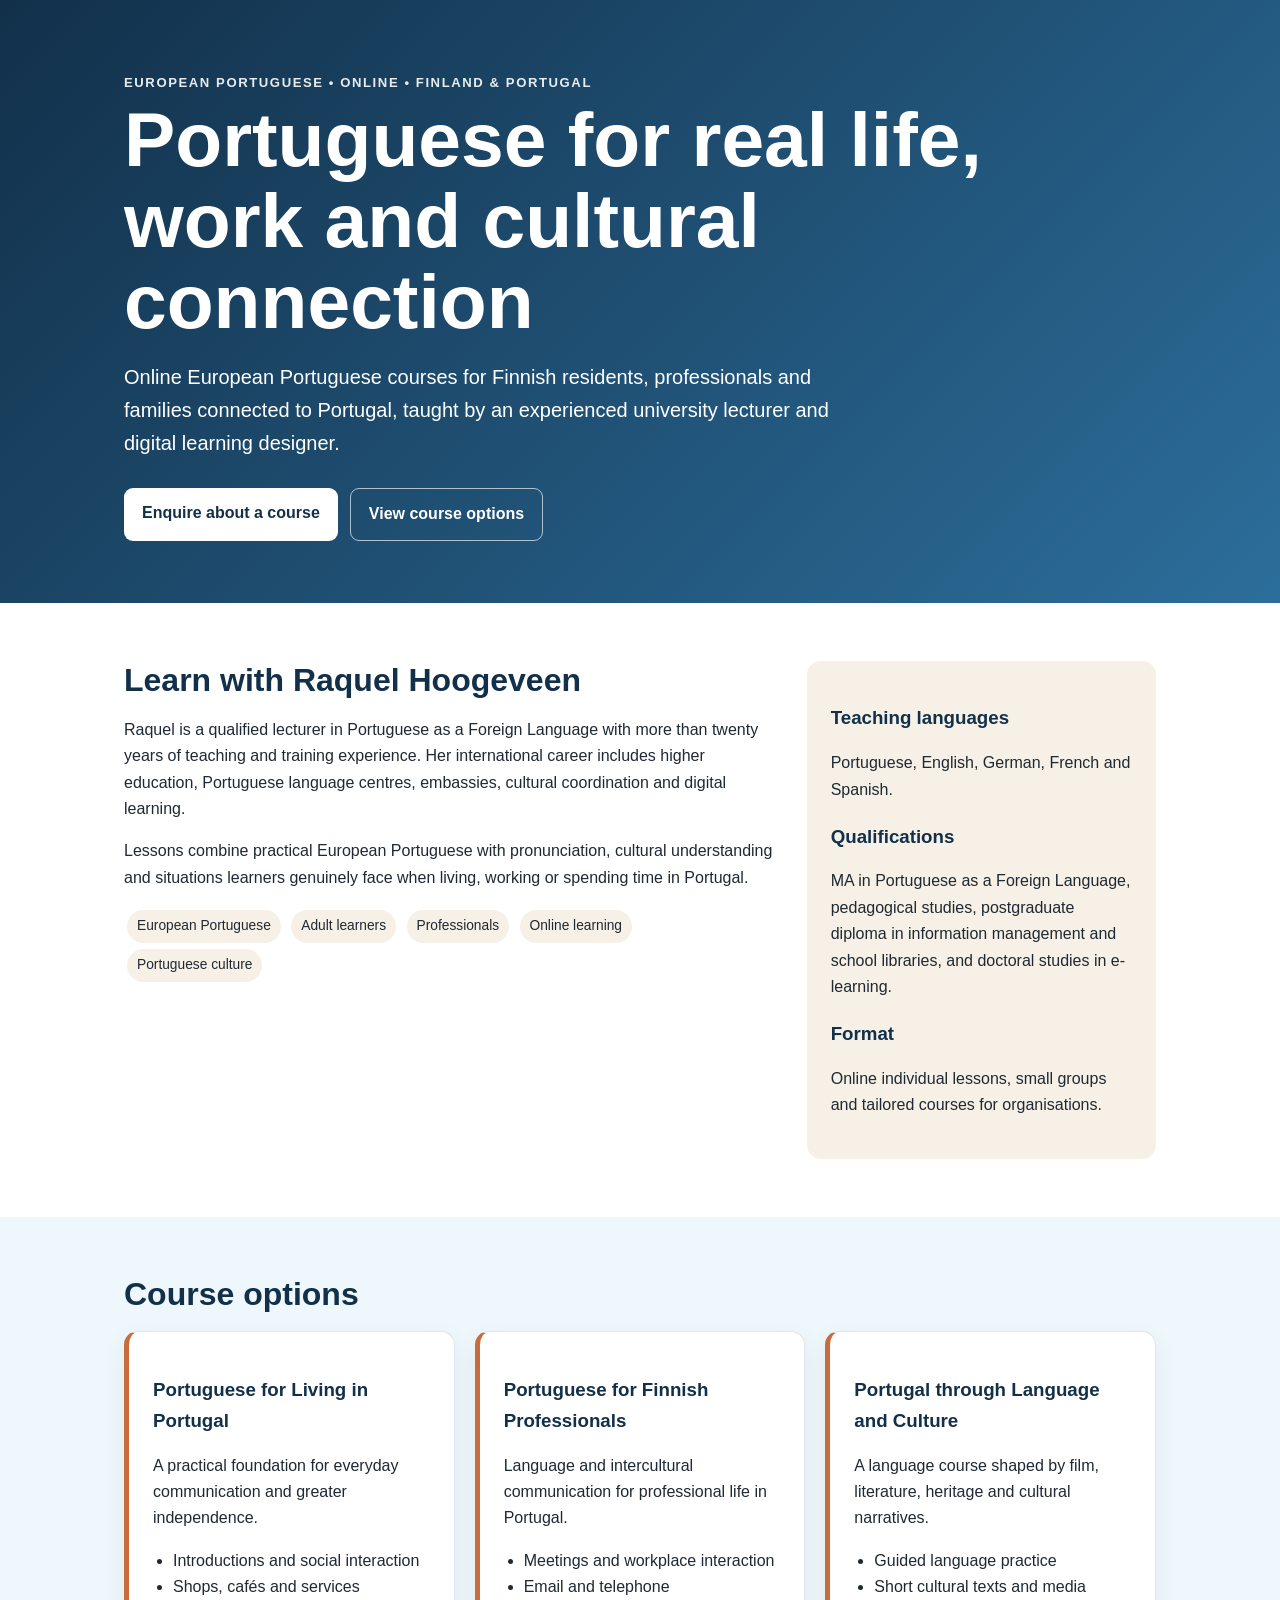
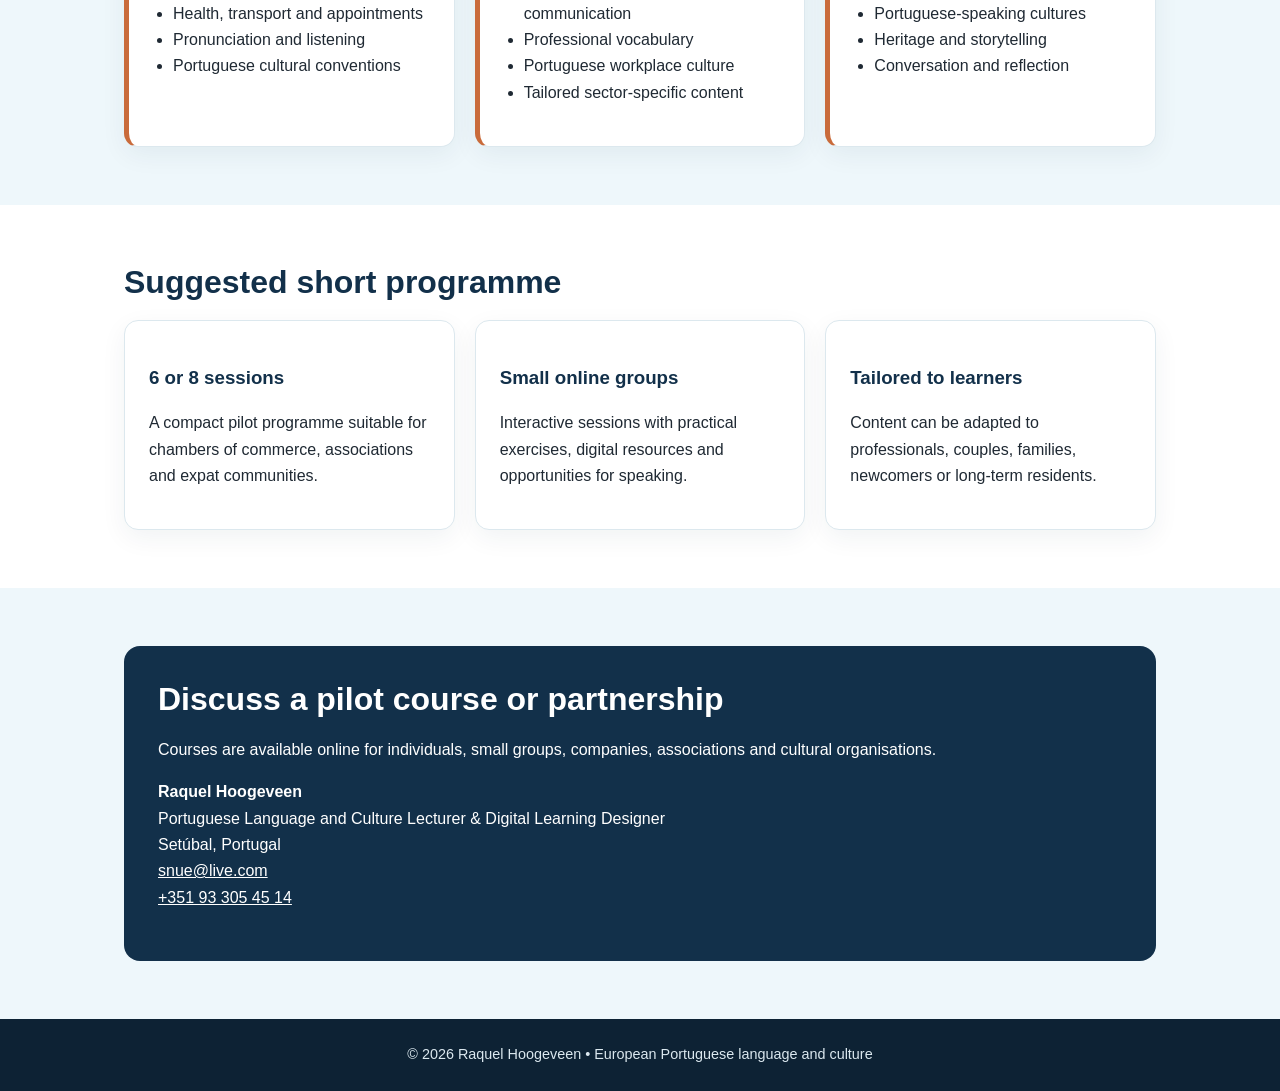
==== index.html @ 6c305b87 "Add files via upload add website" ====
<!DOCTYPE html>
<html lang="en">
<head>
  <meta charset="UTF-8">
  <meta name="viewport" content="width=device-width, initial-scale=1.0">
  <title>European Portuguese for Finnish Learners | Raquel Hoogeveen</title>
  <meta name="description" content="Online European Portuguese courses for Finnish residents, professionals and families connected to Portugal.">
  <style>
    :root{
      --navy:#12304a;
      --blue:#2c6e9b;
      --ice:#eef7fb;
      --sand:#f6f0e6;
      --ink:#1f2933;
      --white:#ffffff;
      --accent:#c96b3b;
    }
    *{box-sizing:border-box}
    body{margin:0;font-family:Arial,Helvetica,sans-serif;color:var(--ink);line-height:1.65;background:var(--white)}
    a{color:var(--blue)}
    .wrap{max-width:1080px;margin:auto;padding:0 24px}
    header{background:linear-gradient(135deg,var(--navy),var(--blue));color:white;padding:72px 0 62px}
    .eyebrow{text-transform:uppercase;letter-spacing:.12em;font-weight:700;font-size:.82rem;opacity:.9}
    h1{font-size:clamp(2.4rem,6vw,4.8rem);line-height:1.05;margin:.35rem 0 1rem;max-width:900px}
    .lead{font-size:1.25rem;max-width:760px}
    .buttons{display:flex;gap:12px;flex-wrap:wrap;margin-top:28px}
    .btn{display:inline-block;padding:12px 18px;border-radius:9px;text-decoration:none;font-weight:700}
    .primary{background:white;color:var(--navy)}
    .secondary{border:1px solid rgba(255,255,255,.65);color:white}
    section{padding:58px 0}
    section.alt{background:var(--ice)}
    h2{font-size:2rem;line-height:1.2;color:var(--navy);margin:0 0 18px}
    h3{color:var(--navy);margin-bottom:8px}
    .grid{display:grid;grid-template-columns:repeat(3,1fr);gap:20px}
    .card{background:white;border:1px solid #dce8ee;border-radius:14px;padding:24px;box-shadow:0 8px 26px rgba(18,48,74,.06)}
    .tag{display:inline-block;background:var(--sand);padding:5px 10px;border-radius:999px;font-size:.86rem;margin:3px}
    ul{padding-left:20px}
    .course{border-left:5px solid var(--accent)}
    .profile{display:grid;grid-template-columns:1.3fr .7fr;gap:34px;align-items:start}
    .facts{background:var(--sand);padding:24px;border-radius:14px}
    .contact{background:var(--navy);color:white;border-radius:16px;padding:34px}
    .contact h2{color:white}
    .contact a{color:white}
    footer{background:#0d2234;color:#dbe8ef;padding:24px 0;text-align:center;font-size:.9rem}
    @media(max-width:800px){
      .grid,.profile{grid-template-columns:1fr}
      header{padding-top:52px}
    }
  </style>
</head>
<body>
<header>
  <div class="wrap">
    <div class="eyebrow">European Portuguese • Online • Finland & Portugal</div>
    <h1>Portuguese for real life, work and cultural connection</h1>
    <p class="lead">Online European Portuguese courses for Finnish residents, professionals and families connected to Portugal, taught by an experienced university lecturer and digital learning designer.</p>
    <div class="buttons">
      <a class="btn primary" href="mailto:snue@live.com?subject=European%20Portuguese%20course">Enquire about a course</a>
      <a class="btn secondary" href="#courses">View course options</a>
    </div>
  </div>
</header>

<section>
  <div class="wrap profile">
    <div>
      <h2>Learn with Raquel Hoogeveen</h2>
      <p>Raquel is a qualified lecturer in Portuguese as a Foreign Language with more than twenty years of teaching and training experience. Her international career includes higher education, Portuguese language centres, embassies, cultural coordination and digital learning.</p>
      <p>Lessons combine practical European Portuguese with pronunciation, cultural understanding and situations learners genuinely face when living, working or spending time in Portugal.</p>
      <div>
        <span class="tag">European Portuguese</span>
        <span class="tag">Adult learners</span>
        <span class="tag">Professionals</span>
        <span class="tag">Online learning</span>
        <span class="tag">Portuguese culture</span>
      </div>
    </div>
    <aside class="facts">
      <h3>Teaching languages</h3>
      <p>Portuguese, English, German, French and Spanish.</p>
      <h3>Qualifications</h3>
      <p>MA in Portuguese as a Foreign Language, pedagogical studies, postgraduate diploma in information management and school libraries, and doctoral studies in e-learning.</p>
      <h3>Format</h3>
      <p>Online individual lessons, small groups and tailored courses for organisations.</p>
    </aside>
  </div>
</section>

<section class="alt" id="courses">
  <div class="wrap">
    <h2>Course options</h2>
    <div class="grid">
      <article class="card course">
        <h3>Portuguese for Living in Portugal</h3>
        <p>A practical foundation for everyday communication and greater independence.</p>
        <ul>
          <li>Introductions and social interaction</li>
          <li>Shops, cafés and services</li>
          <li>Health, transport and appointments</li>
          <li>Pronunciation and listening</li>
          <li>Portuguese cultural conventions</li>
        </ul>
      </article>
      <article class="card course">
        <h3>Portuguese for Finnish Professionals</h3>
        <p>Language and intercultural communication for professional life in Portugal.</p>
        <ul>
          <li>Meetings and workplace interaction</li>
          <li>Email and telephone communication</li>
          <li>Professional vocabulary</li>
          <li>Portuguese workplace culture</li>
          <li>Tailored sector-specific content</li>
        </ul>
      </article>
      <article class="card course">
        <h3>Portugal through Language and Culture</h3>
        <p>A language course shaped by film, literature, heritage and cultural narratives.</p>
        <ul>
          <li>Guided language practice</li>
          <li>Short cultural texts and media</li>
          <li>Portuguese-speaking cultures</li>
          <li>Heritage and storytelling</li>
          <li>Conversation and reflection</li>
        </ul>
      </article>
    </div>
  </div>
</section>

<section>
  <div class="wrap">
    <h2>Suggested short programme</h2>
    <div class="grid">
      <div class="card"><h3>6 or 8 sessions</h3><p>A compact pilot programme suitable for chambers of commerce, associations and expat communities.</p></div>
      <div class="card"><h3>Small online groups</h3><p>Interactive sessions with practical exercises, digital resources and opportunities for speaking.</p></div>
      <div class="card"><h3>Tailored to learners</h3><p>Content can be adapted to professionals, couples, families, newcomers or long-term residents.</p></div>
    </div>
  </div>
</section>

<section class="alt">
  <div class="wrap">
    <div class="contact">
      <h2>Discuss a pilot course or partnership</h2>
      <p>Courses are available online for individuals, small groups, companies, associations and cultural organisations.</p>
      <p><strong>Raquel Hoogeveen</strong><br>
      Portuguese Language and Culture Lecturer & Digital Learning Designer<br>
      Setúbal, Portugal<br>
      <a href="mailto:snue@live.com">snue@live.com</a><br>
      <a href="tel:+351933054514">+351 93 305 45 14</a></p>
    </div>
  </div>
</section>

<footer>
  <div class="wrap">© 2026 Raquel Hoogeveen • European Portuguese language and culture</div>
</footer>
</body>
</html>
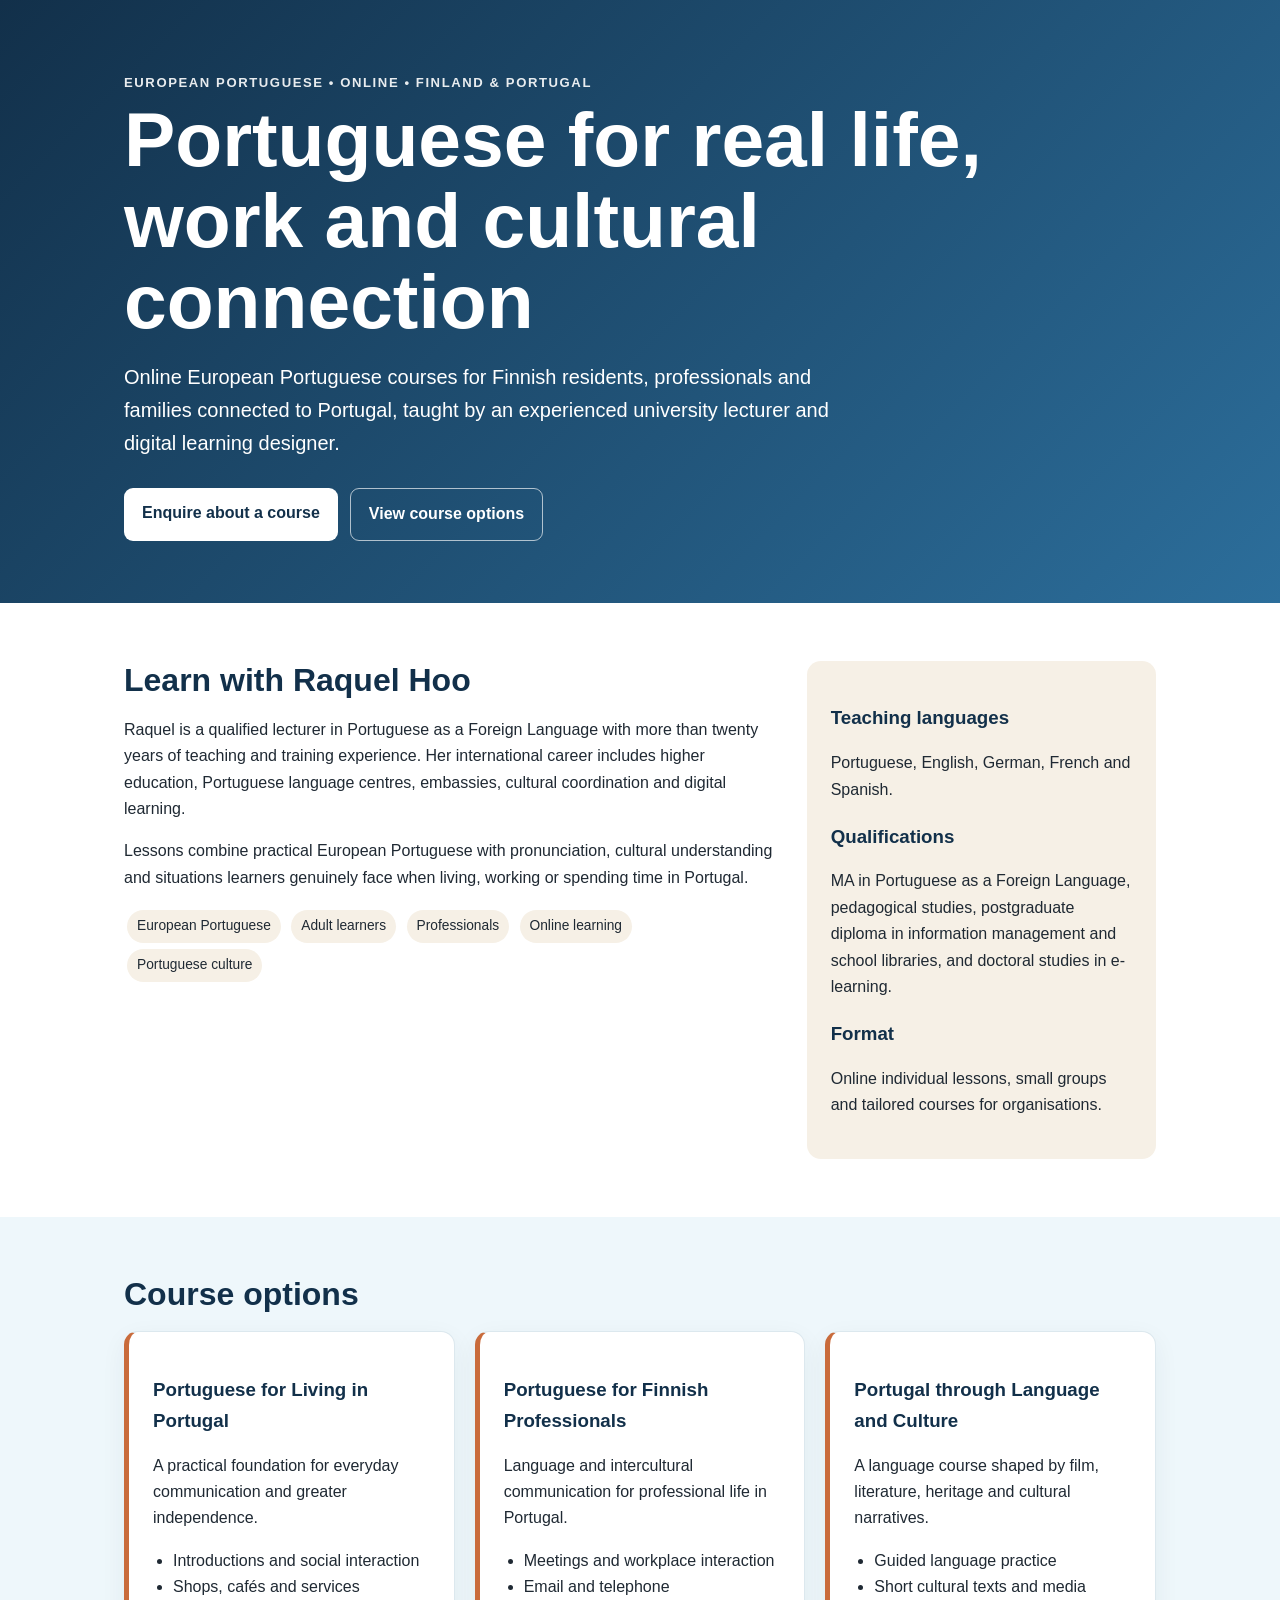
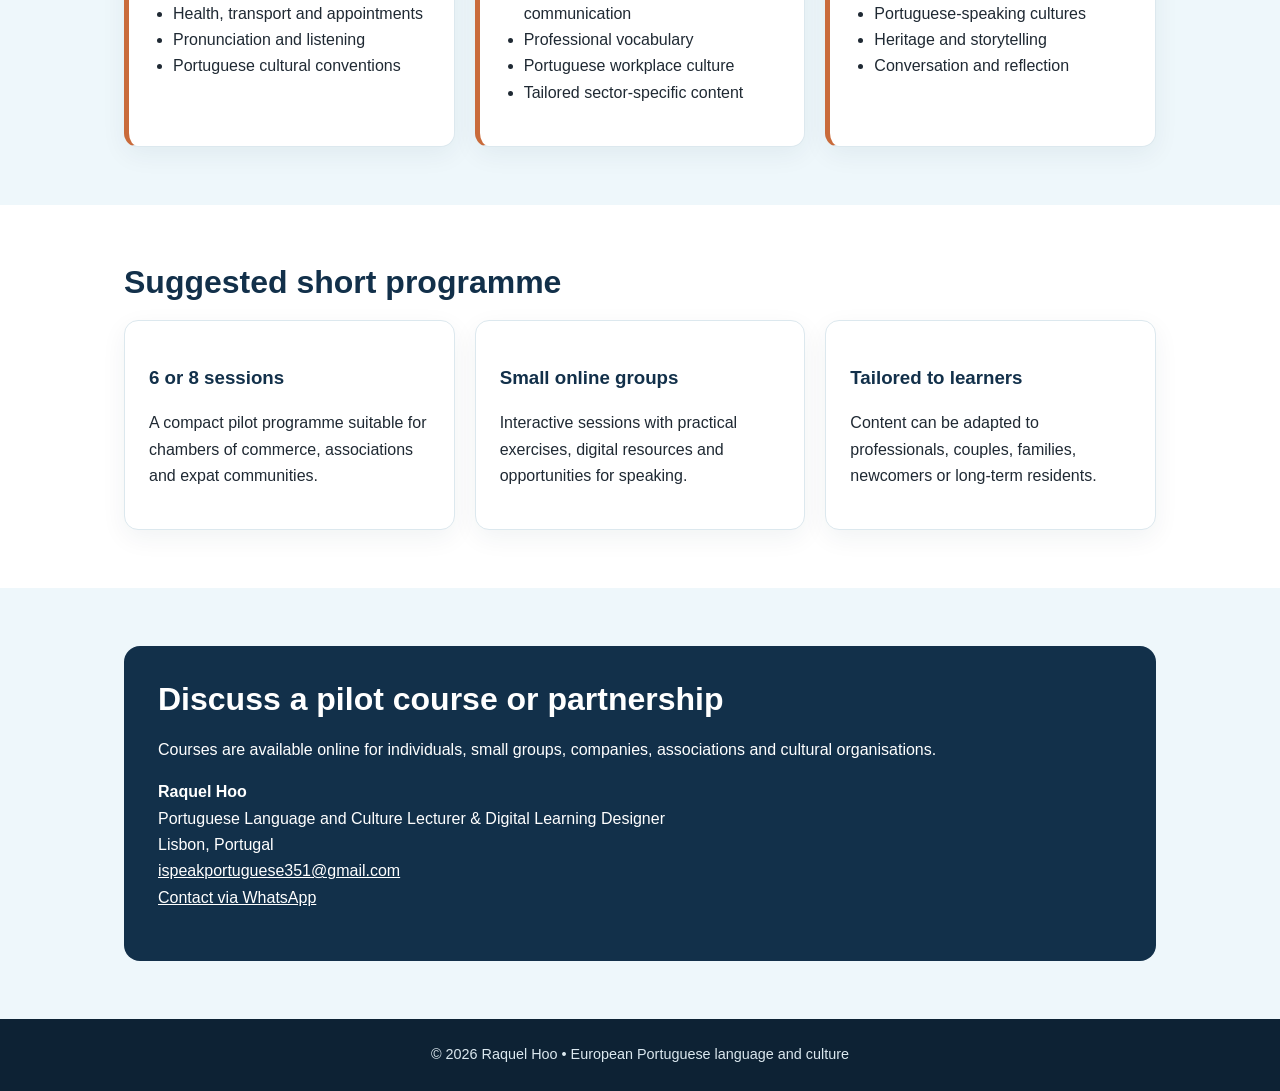
==== commit 237c191a: "Add files via upload" ====
--- a/index.html
+++ b/index.html
@@ -3,7 +3,7 @@
 <head>
   <meta charset="UTF-8">
   <meta name="viewport" content="width=device-width, initial-scale=1.0">
-  <title>European Portuguese for Finnish Learners | Raquel Hoogeveen</title>
+  <title>European Portuguese for Finnish Learners | Raquel Hoo</title>
   <meta name="description" content="Online European Portuguese courses for Finnish residents, professionals and families connected to Portugal.">
   <style>
     :root{
@@ -55,7 +55,7 @@
     <h1>Portuguese for real life, work and cultural connection</h1>
     <p class="lead">Online European Portuguese courses for Finnish residents, professionals and families connected to Portugal, taught by an experienced university lecturer and digital learning designer.</p>
     <div class="buttons">
-      <a class="btn primary" href="mailto:snue@live.com?subject=European%20Portuguese%20course">Enquire about a course</a>
+      <a class="btn primary" href="mailto:ispeakportuguese351@gmail.com?subject=European%20Portuguese%20course">Enquire about a course</a>
       <a class="btn secondary" href="#courses">View course options</a>
     </div>
   </div>
@@ -64,7 +64,7 @@
 <section>
   <div class="wrap profile">
     <div>
-      <h2>Learn with Raquel Hoogeveen</h2>
+      <h2>Learn with Raquel Hoo</h2>
       <p>Raquel is a qualified lecturer in Portuguese as a Foreign Language with more than twenty years of teaching and training experience. Her international career includes higher education, Portuguese language centres, embassies, cultural coordination and digital learning.</p>
       <p>Lessons combine practical European Portuguese with pronunciation, cultural understanding and situations learners genuinely face when living, working or spending time in Portugal.</p>
       <div>
@@ -143,17 +143,17 @@
     <div class="contact">
       <h2>Discuss a pilot course or partnership</h2>
       <p>Courses are available online for individuals, small groups, companies, associations and cultural organisations.</p>
-      <p><strong>Raquel Hoogeveen</strong><br>
+      <p><strong>Raquel Hoo</strong><br>
       Portuguese Language and Culture Lecturer & Digital Learning Designer<br>
-      Setúbal, Portugal<br>
-      <a href="mailto:snue@live.com">snue@live.com</a><br>
-      <a href="tel:+351933054514">+351 93 305 45 14</a></p>
+      Lisbon, Portugal<br>
+      <a href="mailto:ispeakportuguese351@gmail.com">ispeakportuguese351@gmail.com</a><br>
+      <a href="https://wa.me/351933054514" target="_blank" rel="noopener">Contact via WhatsApp</a></p>
     </div>
   </div>
 </section>
 
 <footer>
-  <div class="wrap">© 2026 Raquel Hoogeveen • European Portuguese language and culture</div>
+  <div class="wrap">© 2026 Raquel Hoo • European Portuguese language and culture</div>
 </footer>
 </body>
 </html>
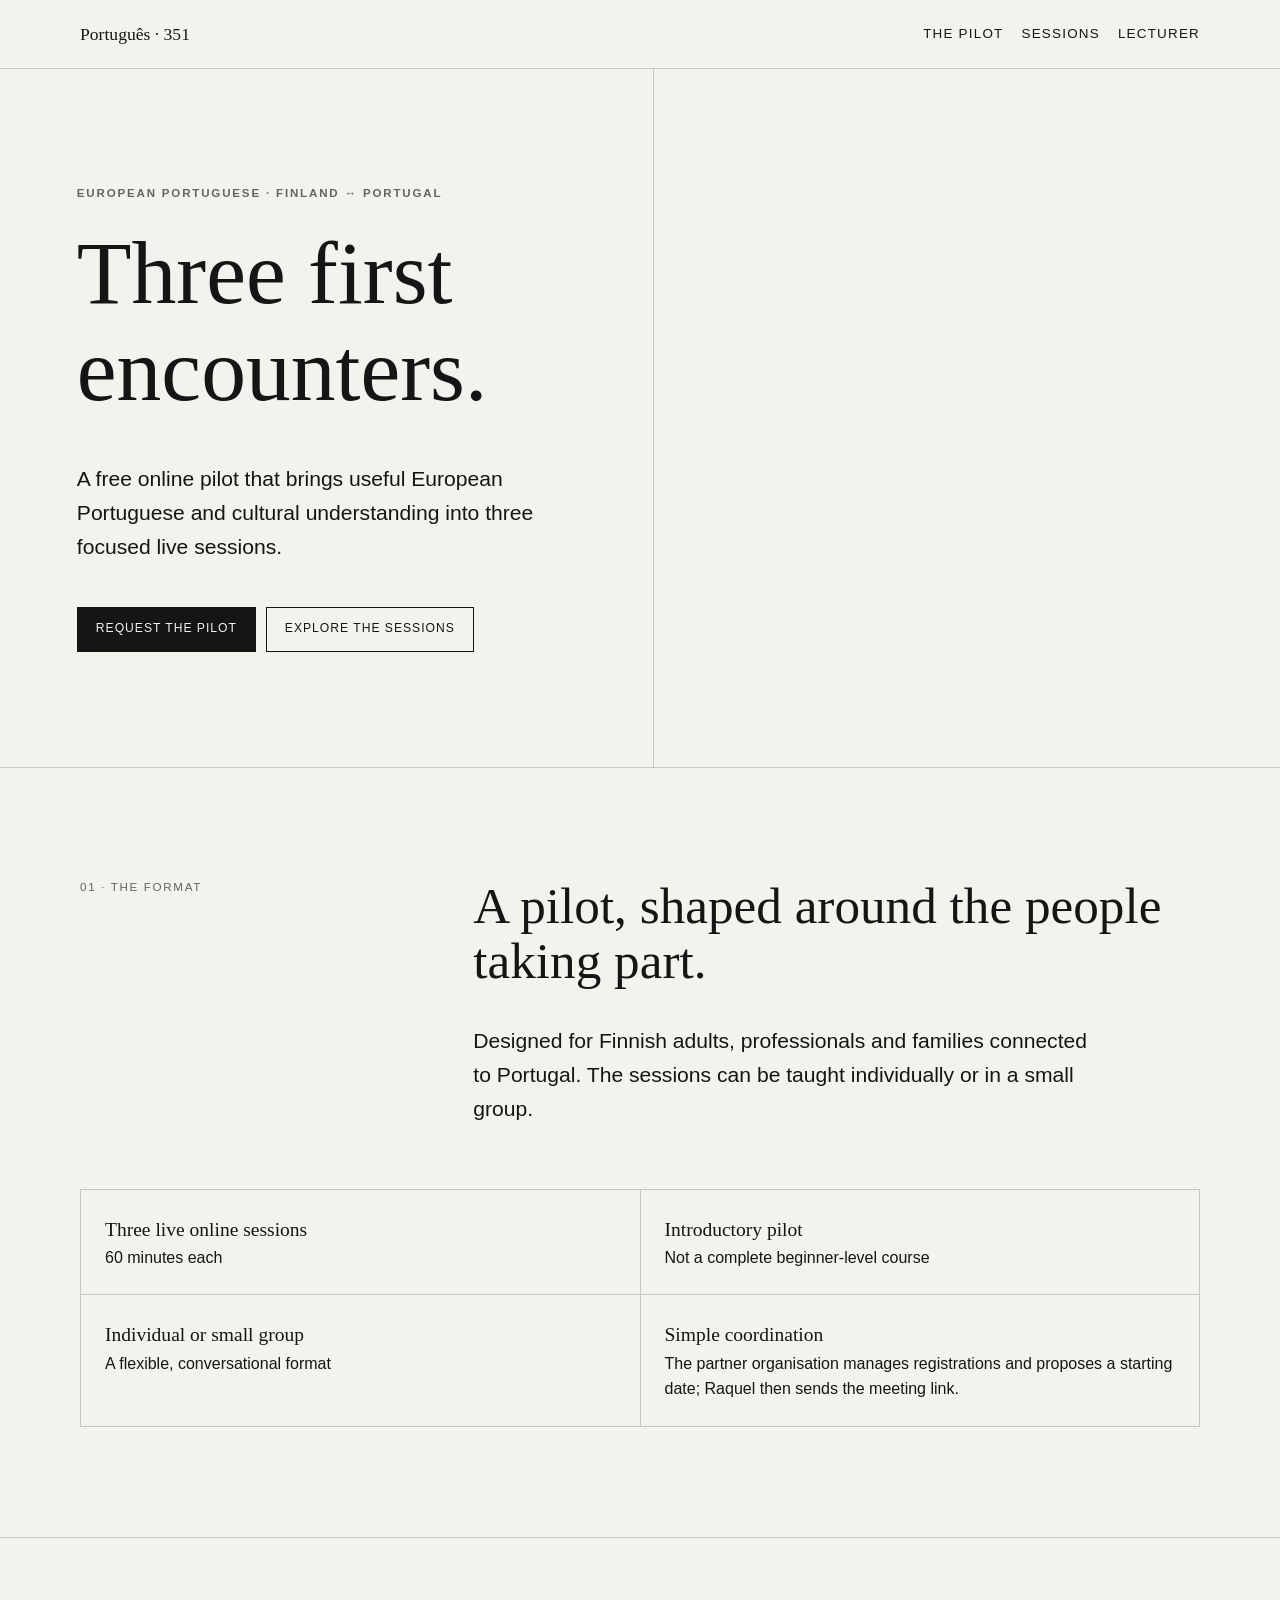
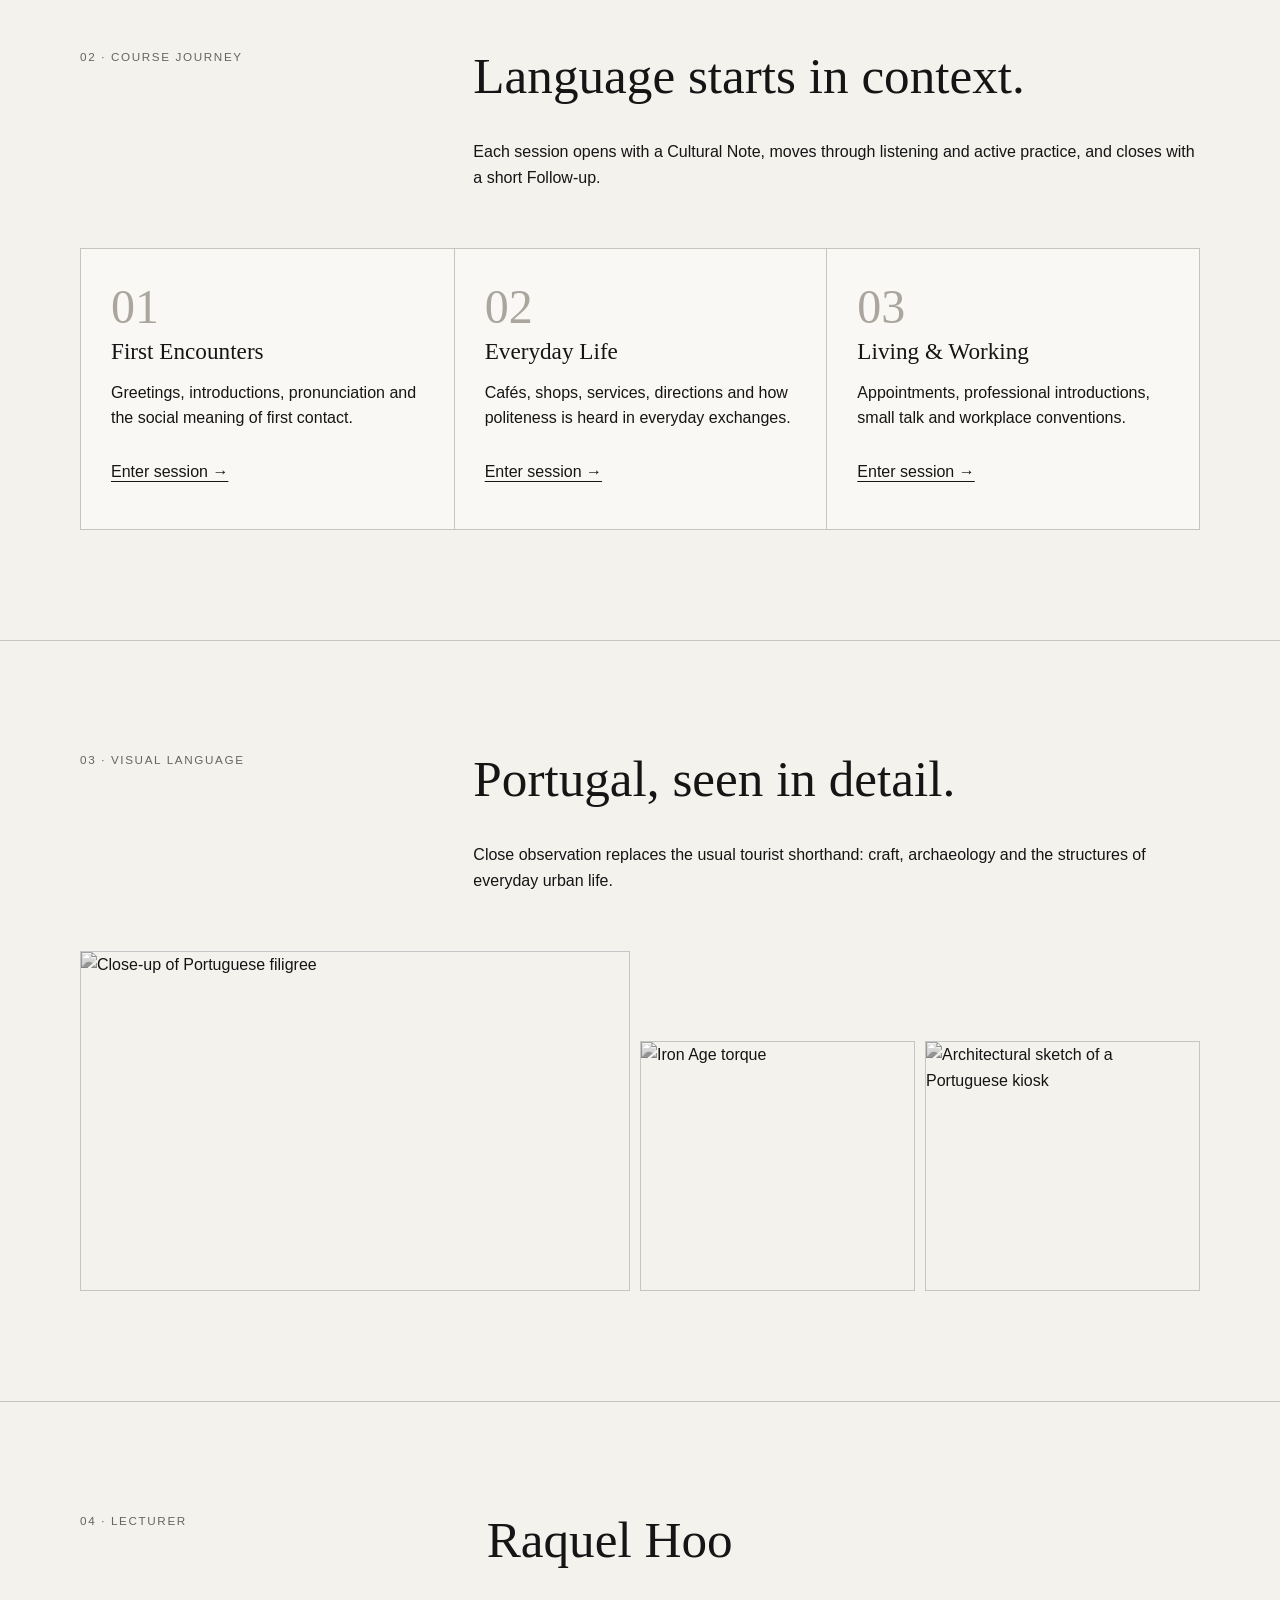
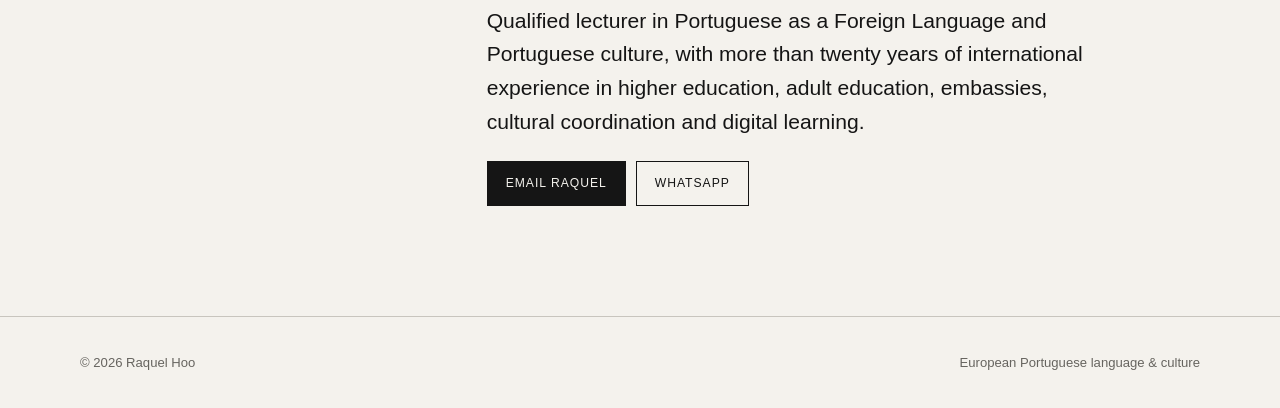
==== commit 3b653b11: "Add files via upload" ====
--- a/index.html
+++ b/index.html
@@ -1,159 +1,8 @@
-<!DOCTYPE html>
-<html lang="en">
-<head>
-  <meta charset="UTF-8">
-  <meta name="viewport" content="width=device-width, initial-scale=1.0">
-  <title>European Portuguese for Finnish Learners | Raquel Hoo</title>
-  <meta name="description" content="Online European Portuguese courses for Finnish residents, professionals and families connected to Portugal.">
-  <style>
-    :root{
-      --navy:#12304a;
-      --blue:#2c6e9b;
-      --ice:#eef7fb;
-      --sand:#f6f0e6;
-      --ink:#1f2933;
-      --white:#ffffff;
-      --accent:#c96b3b;
-    }
-    *{box-sizing:border-box}
-    body{margin:0;font-family:Arial,Helvetica,sans-serif;color:var(--ink);line-height:1.65;background:var(--white)}
-    a{color:var(--blue)}
-    .wrap{max-width:1080px;margin:auto;padding:0 24px}
-    header{background:linear-gradient(135deg,var(--navy),var(--blue));color:white;padding:72px 0 62px}
-    .eyebrow{text-transform:uppercase;letter-spacing:.12em;font-weight:700;font-size:.82rem;opacity:.9}
-    h1{font-size:clamp(2.4rem,6vw,4.8rem);line-height:1.05;margin:.35rem 0 1rem;max-width:900px}
-    .lead{font-size:1.25rem;max-width:760px}
-    .buttons{display:flex;gap:12px;flex-wrap:wrap;margin-top:28px}
-    .btn{display:inline-block;padding:12px 18px;border-radius:9px;text-decoration:none;font-weight:700}
-    .primary{background:white;color:var(--navy)}
-    .secondary{border:1px solid rgba(255,255,255,.65);color:white}
-    section{padding:58px 0}
-    section.alt{background:var(--ice)}
-    h2{font-size:2rem;line-height:1.2;color:var(--navy);margin:0 0 18px}
-    h3{color:var(--navy);margin-bottom:8px}
-    .grid{display:grid;grid-template-columns:repeat(3,1fr);gap:20px}
-    .card{background:white;border:1px solid #dce8ee;border-radius:14px;padding:24px;box-shadow:0 8px 26px rgba(18,48,74,.06)}
-    .tag{display:inline-block;background:var(--sand);padding:5px 10px;border-radius:999px;font-size:.86rem;margin:3px}
-    ul{padding-left:20px}
-    .course{border-left:5px solid var(--accent)}
-    .profile{display:grid;grid-template-columns:1.3fr .7fr;gap:34px;align-items:start}
-    .facts{background:var(--sand);padding:24px;border-radius:14px}
-    .contact{background:var(--navy);color:white;border-radius:16px;padding:34px}
-    .contact h2{color:white}
-    .contact a{color:white}
-    footer{background:#0d2234;color:#dbe8ef;padding:24px 0;text-align:center;font-size:.9rem}
-    @media(max-width:800px){
-      .grid,.profile{grid-template-columns:1fr}
-      header{padding-top:52px}
-    }
-  </style>
-</head>
-<body>
-<header>
-  <div class="wrap">
-    <div class="eyebrow">European Portuguese • Online • Finland & Portugal</div>
-    <h1>Portuguese for real life, work and cultural connection</h1>
-    <p class="lead">Online European Portuguese courses for Finnish residents, professionals and families connected to Portugal, taught by an experienced university lecturer and digital learning designer.</p>
-    <div class="buttons">
-      <a class="btn primary" href="mailto:ispeakportuguese351@gmail.com?subject=European%20Portuguese%20course">Enquire about a course</a>
-      <a class="btn secondary" href="#courses">View course options</a>
-    </div>
-  </div>
-</header>
-
-<section>
-  <div class="wrap profile">
-    <div>
-      <h2>Learn with Raquel Hoo</h2>
-      <p>Raquel is a qualified lecturer in Portuguese as a Foreign Language with more than twenty years of teaching and training experience. Her international career includes higher education, Portuguese language centres, embassies, cultural coordination and digital learning.</p>
-      <p>Lessons combine practical European Portuguese with pronunciation, cultural understanding and situations learners genuinely face when living, working or spending time in Portugal.</p>
-      <div>
-        <span class="tag">European Portuguese</span>
-        <span class="tag">Adult learners</span>
-        <span class="tag">Professionals</span>
-        <span class="tag">Online learning</span>
-        <span class="tag">Portuguese culture</span>
-      </div>
-    </div>
-    <aside class="facts">
-      <h3>Teaching languages</h3>
-      <p>Portuguese, English, German, French and Spanish.</p>
-      <h3>Qualifications</h3>
-      <p>MA in Portuguese as a Foreign Language, pedagogical studies, postgraduate diploma in information management and school libraries, and doctoral studies in e-learning.</p>
-      <h3>Format</h3>
-      <p>Online individual lessons, small groups and tailored courses for organisations.</p>
-    </aside>
-  </div>
-</section>
-
-<section class="alt" id="courses">
-  <div class="wrap">
-    <h2>Course options</h2>
-    <div class="grid">
-      <article class="card course">
-        <h3>Portuguese for Living in Portugal</h3>
-        <p>A practical foundation for everyday communication and greater independence.</p>
-        <ul>
-          <li>Introductions and social interaction</li>
-          <li>Shops, cafés and services</li>
-          <li>Health, transport and appointments</li>
-          <li>Pronunciation and listening</li>
-          <li>Portuguese cultural conventions</li>
-        </ul>
-      </article>
-      <article class="card course">
-        <h3>Portuguese for Finnish Professionals</h3>
-        <p>Language and intercultural communication for professional life in Portugal.</p>
-        <ul>
-          <li>Meetings and workplace interaction</li>
-          <li>Email and telephone communication</li>
-          <li>Professional vocabulary</li>
-          <li>Portuguese workplace culture</li>
-          <li>Tailored sector-specific content</li>
-        </ul>
-      </article>
-      <article class="card course">
-        <h3>Portugal through Language and Culture</h3>
-        <p>A language course shaped by film, literature, heritage and cultural narratives.</p>
-        <ul>
-          <li>Guided language practice</li>
-          <li>Short cultural texts and media</li>
-          <li>Portuguese-speaking cultures</li>
-          <li>Heritage and storytelling</li>
-          <li>Conversation and reflection</li>
-        </ul>
-      </article>
-    </div>
-  </div>
-</section>
-
-<section>
-  <div class="wrap">
-    <h2>Suggested short programme</h2>
-    <div class="grid">
-      <div class="card"><h3>6 or 8 sessions</h3><p>A compact pilot programme suitable for chambers of commerce, associations and expat communities.</p></div>
-      <div class="card"><h3>Small online groups</h3><p>Interactive sessions with practical exercises, digital resources and opportunities for speaking.</p></div>
-      <div class="card"><h3>Tailored to learners</h3><p>Content can be adapted to professionals, couples, families, newcomers or long-term residents.</p></div>
-    </div>
-  </div>
-</section>
-
-<section class="alt">
-  <div class="wrap">
-    <div class="contact">
-      <h2>Discuss a pilot course or partnership</h2>
-      <p>Courses are available online for individuals, small groups, companies, associations and cultural organisations.</p>
-      <p><strong>Raquel Hoo</strong><br>
-      Portuguese Language and Culture Lecturer & Digital Learning Designer<br>
-      Lisbon, Portugal<br>
-      <a href="mailto:ispeakportuguese351@gmail.com">ispeakportuguese351@gmail.com</a><br>
-      <a href="https://wa.me/351933054514" target="_blank" rel="noopener">Contact via WhatsApp</a></p>
-    </div>
-  </div>
-</section>
-
-<footer>
-  <div class="wrap">© 2026 Raquel Hoo • European Portuguese language and culture</div>
-</footer>
-</body>
-</html>
+<!doctype html><html lang="en"><head><meta charset="utf-8"><meta name="viewport" content="width=device-width,initial-scale=1"><title>European Portuguese Pilot | Raquel Hoo</title><meta name="description" content="A free three-session European Portuguese pilot for Finnish adults, professionals and families connected to Portugal."><link rel="stylesheet" href="styles.css"></head><body>
+<nav class="site-nav"><div class="wrap nav-inner"><a class="brand" href="index.html">Português · 351</a><div class="nav-links"><a href="#pilot">The pilot</a><a href="#sessions">Sessions</a><a href="#lecturer">Lecturer</a></div></div></nav>
+<header class="hero"><div class="hero-copy"><span class="eyebrow">European Portuguese · Finland ↔ Portugal</span><h1>Three first encounters.</h1><p class="lead">A free online pilot that brings useful European Portuguese and cultural understanding into three focused live sessions.</p><div class="actions"><a class="button" href="mailto:ispeakportuguese351@gmail.com?subject=Free%20European%20Portuguese%20pilot">Request the pilot</a><a class="button light" href="#sessions">Explore the sessions</a></div></div><div class="hero-image filigree" role="img" aria-label="Monochrome close-up of Portuguese filigree"></div></header>
+<main><section class="section" id="pilot"><div class="wrap"><div class="section-head"><span class="section-number">01 · The format</span><div><h2>A pilot, shaped around the people taking part.</h2><p class="lead">Designed for Finnish adults, professionals and families connected to Portugal. The sessions can be taught individually or in a small group.</p></div></div><div class="facts"><div class="fact"><strong>Three live online sessions</strong><span>60 minutes each</span></div><div class="fact"><strong>Introductory pilot</strong><span>Not a complete beginner-level course</span></div><div class="fact"><strong>Individual or small group</strong><span>A flexible, conversational format</span></div><div class="fact"><strong>Simple coordination</strong><span>The partner organisation manages registrations and proposes a starting date; Raquel then sends the meeting link.</span></div></div></div></section>
+<section class="section" id="sessions"><div class="wrap"><div class="section-head"><span class="section-number">02 · Course journey</span><div><h2>Language starts in context.</h2><p>Each session opens with a Cultural Note, moves through listening and active practice, and closes with a short Follow-up.</p></div></div><div class="cards"><article class="card"><span class="num">01</span><h3>First Encounters</h3><p>Greetings, introductions, pronunciation and the social meaning of first contact.</p><a href="session-1.html">Enter session →</a></article><article class="card"><span class="num">02</span><h3>Everyday Life</h3><p>Cafés, shops, services, directions and how politeness is heard in everyday exchanges.</p><a href="session-2.html">Enter session →</a></article><article class="card"><span class="num">03</span><h3>Living &amp; Working</h3><p>Appointments, professional introductions, small talk and workplace conventions.</p><a href="session-3.html">Enter session →</a></article></div></div></section>
+<section class="section"><div class="wrap"><div class="section-head"><span class="section-number">03 · Visual language</span><div><h2>Portugal, seen in detail.</h2><p>Close observation replaces the usual tourist shorthand: craft, archaeology and the structures of everyday urban life.</p></div></div><div class="gallery"><img src="assets/filigree.png" alt="Close-up of Portuguese filigree"><img src="assets/torque.png" alt="Iron Age torque"><img src="assets/kiosk.png" alt="Architectural sketch of a Portuguese kiosk"></div></div></section>
+<section class="section" id="lecturer"><div class="wrap about"><span class="section-number">04 · Lecturer</span><div><h2>Raquel Hoo</h2><p class="lead">Qualified lecturer in Portuguese as a Foreign Language and Portuguese culture, with more than twenty years of international experience in higher education, adult education, embassies, cultural coordination and digital learning.</p><div class="actions"><a class="button" href="mailto:ispeakportuguese351@gmail.com">Email Raquel</a><a class="button light" href="https://wa.me/351933054514">WhatsApp</a></div></div></div></section></main>
+<footer><div class="wrap footer-inner"><span>© 2026 Raquel Hoo</span><span>European Portuguese language &amp; culture</span></div></footer></body></html>
--- a/styles.css
+++ b/styles.css
@@ -0,0 +1,3 @@
+:root{--paper:#f4f2ed;--white:#fff;--ink:#151515;--muted:#66645f;--line:#c8c5be;--soft:#e8e5df;--accent:#8d2c22;--ok:#245a3d;--bad:#8d2c22}
+*{box-sizing:border-box}html{scroll-behavior:smooth}body{margin:0;background:var(--paper);color:var(--ink);font-family:Arial,Helvetica,sans-serif;line-height:1.6}a{color:inherit}.wrap{width:min(1120px,calc(100% - 40px));margin:auto}.site-nav{position:sticky;top:0;z-index:30;background:rgba(244,242,237,.94);backdrop-filter:blur(14px);border-bottom:1px solid var(--line)}.nav-inner{min-height:68px;display:flex;align-items:center;justify-content:space-between;gap:24px}.brand{font-family:Georgia,serif;font-size:1.1rem;text-decoration:none}.nav-links{display:flex;gap:18px;align-items:center}.nav-links a{text-decoration:none;font-size:.84rem;text-transform:uppercase;letter-spacing:.09em}.nav-links a:hover,.nav-links a:focus{border-bottom:1px solid}.hero{min-height:68vh;display:grid;grid-template-columns:1.02fr .98fr;border-bottom:1px solid var(--line)}.hero-copy{padding:clamp(55px,9vw,120px) max(28px,6vw);display:flex;flex-direction:column;justify-content:center}.eyebrow{text-transform:uppercase;letter-spacing:.16em;font-size:.72rem;font-weight:700;color:var(--muted)}h1,h2,h3{font-family:Georgia,'Times New Roman',serif;font-weight:400;line-height:1.08}h1{font-size:clamp(3rem,7vw,6.8rem);margin:.25em 0}.session-hero h1{font-size:clamp(2.8rem,6vw,5.8rem)}h2{font-size:clamp(2rem,4vw,3.4rem);margin:0 0 .7em}h3{font-size:1.45rem;margin:.2em 0 .6em}.lead{font-size:clamp(1.04rem,1.8vw,1.32rem);max-width:630px}.hero-image{min-height:480px;background:center/cover no-repeat;filter:grayscale(1);border-left:1px solid var(--line)}.hero-image.filigree{background-image:url('assets/filigree.png')}.hero-image.torque{background-image:url('assets/torque.png')}.hero-image.kiosk{background-image:url('assets/kiosk.png')}.button{display:inline-flex;align-items:center;justify-content:center;min-height:45px;padding:10px 18px;border:1px solid var(--ink);background:var(--ink);color:var(--paper);text-decoration:none;text-transform:uppercase;letter-spacing:.08em;font-size:.76rem;cursor:pointer}.button.light{background:transparent;color:var(--ink)}.button:hover,.button:focus{transform:translateY(-1px)}.actions{display:flex;gap:10px;flex-wrap:wrap;margin-top:22px}.section{padding:clamp(60px,9vw,110px) 0;border-bottom:1px solid var(--line)}.section-head{display:grid;grid-template-columns:1fr 2fr;gap:30px;margin-bottom:42px}.section-number{font-size:.73rem;letter-spacing:.14em;text-transform:uppercase;color:var(--muted)}.cards{display:grid;grid-template-columns:repeat(3,1fr);border:1px solid var(--line)}.card{padding:30px;min-height:280px;background:rgba(255,255,255,.42)}.card+.card{border-left:1px solid var(--line)}.card .num{font:3rem Georgia,serif;color:#aaa69e}.card a{display:inline-block;margin-top:12px;text-underline-offset:4px}.facts{display:grid;grid-template-columns:repeat(2,1fr);gap:1px;background:var(--line);border:1px solid var(--line)}.fact{background:var(--paper);padding:24px}.fact strong{display:block;font-family:Georgia,serif;font-size:1.22rem;font-weight:400}.about{display:grid;grid-template-columns:1fr 2fr;gap:50px}.gallery{display:grid;grid-template-columns:2fr 1fr 1fr;gap:10px}.gallery img{width:100%;height:340px;object-fit:cover;filter:grayscale(1);border:1px solid var(--line)}.gallery img:not(:first-child){height:250px;margin-top:90px}.note{display:grid;grid-template-columns:1fr 2fr;gap:28px;padding:30px;border-top:1px solid var(--ink);border-bottom:1px solid var(--ink);margin:0 0 54px}.note p{margin:0}.lesson-grid{display:grid;grid-template-columns:1fr 1fr;gap:28px}.panel{background:rgba(255,255,255,.48);border:1px solid var(--line);padding:28px;margin-bottom:28px}.phrase-list{list-style:none;padding:0;margin:0}.phrase-list li{display:grid;grid-template-columns:1fr auto;gap:15px;padding:13px 0;border-bottom:1px solid var(--line)}.phrase-list small{display:block;color:var(--muted)}.listen{border:1px solid var(--ink);border-radius:50%;width:38px;height:38px;background:transparent;cursor:pointer}.listen:hover{background:var(--ink);color:white}.video-frame{aspect-ratio:16/9;border:1px dashed #8e8b84;display:grid;place-items:center;text-align:center;padding:25px;background:var(--soft)}.video-frame small{max-width:380px}.exercise{border-top:1px solid var(--line);padding:24px 0}.exercise:first-child{border-top:0}.exercise label{display:block;margin:8px 0}.exercise input[type=text],.exercise select{width:100%;max-width:520px;padding:12px;border:1px solid var(--line);background:white;font:inherit}.check{margin-top:12px}.feedback{min-height:26px;font-weight:700;margin-top:8px}.feedback.ok{color:var(--ok)}.feedback.bad{color:var(--bad)}.tokens,.answer-zone{display:flex;gap:8px;flex-wrap:wrap;min-height:48px;padding:8px;border:1px solid var(--line);margin:8px 0}.token{background:white;border:1px solid var(--ink);padding:7px 10px;cursor:pointer}.scorebox{position:sticky;bottom:16px;margin-left:auto;width:max-content;max-width:100%;background:var(--ink);color:white;padding:12px 18px;font-size:.85rem;box-shadow:0 8px 22px #0003}.follow{background:var(--ink);color:var(--paper);padding:30px;margin-top:38px}.follow h2{font-size:2rem}.progress{height:3px;background:#d8d5cf}.progress span{display:block;height:100%;background:var(--accent);width:0;transition:width .3s}.lock{position:fixed;inset:0;z-index:100;background:var(--paper);display:grid;place-items:center;padding:24px}.lock-card{width:min(440px,100%);border:1px solid var(--ink);padding:38px;background:white}.lock-card input{width:100%;padding:13px;font:inherit;border:1px solid var(--line);margin:12px 0}.lock.hidden{display:none}footer{padding:35px 0}.footer-inner{display:flex;justify-content:space-between;gap:20px;font-size:.82rem;color:var(--muted)}
+@media(max-width:780px){.nav-inner{align-items:flex-start;padding:14px 0}.nav-links{gap:8px;flex-wrap:wrap;justify-content:flex-end}.hero{grid-template-columns:1fr}.hero-image{border-left:0;border-top:1px solid var(--line);min-height:360px}.section-head,.about,.note,.lesson-grid{grid-template-columns:1fr}.cards{grid-template-columns:1fr}.card+.card{border-left:0;border-top:1px solid var(--line)}.facts{grid-template-columns:1fr}.gallery{grid-template-columns:1fr}.gallery img,.gallery img:not(:first-child){height:260px;margin:0}.footer-inner{display:block}}
